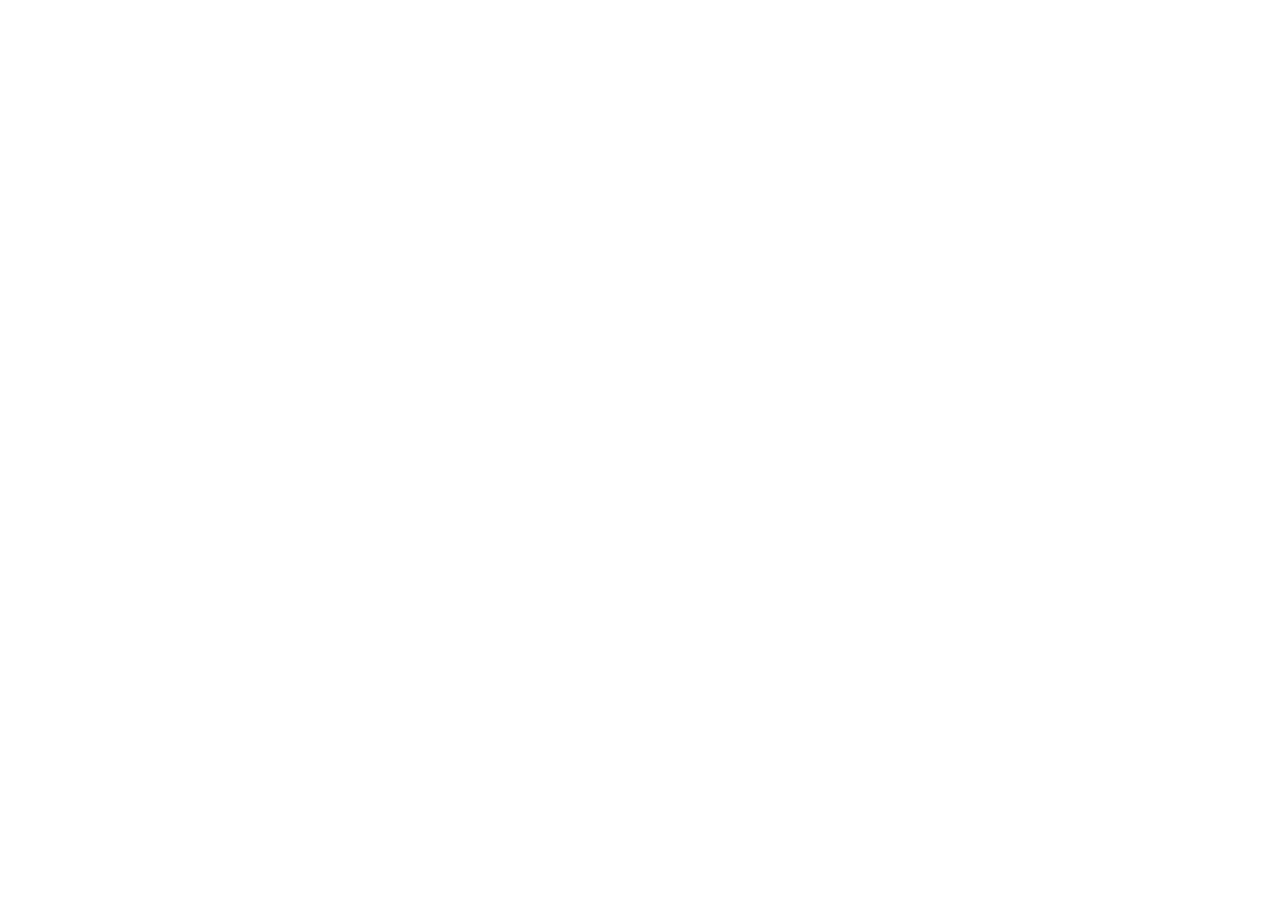
==== kinus-5787/index.html @ 5089aae8 "Publish Kinus 5787 mobile study app: index.html" ====
<!DOCTYPE html><html lang="he" dir="rtl"><head><meta charset="utf-8"><meta name="viewport" content="width=device-width,initial-scale=1,viewport-fit=cover"><meta name="theme-color" content="#1b3140"><title>הכנה לכינוס השלוחים תשפ״ז · לימוד בטלפון</title><link rel="stylesheet" href="app.css"><link rel="manifest" href="manifest.webmanifest"></head><body><div id="app"></div><script src="data.js"></script><script src="quiz.js"></script><script src="fulltext.js"></script><script src="app.js"></script></body></html>
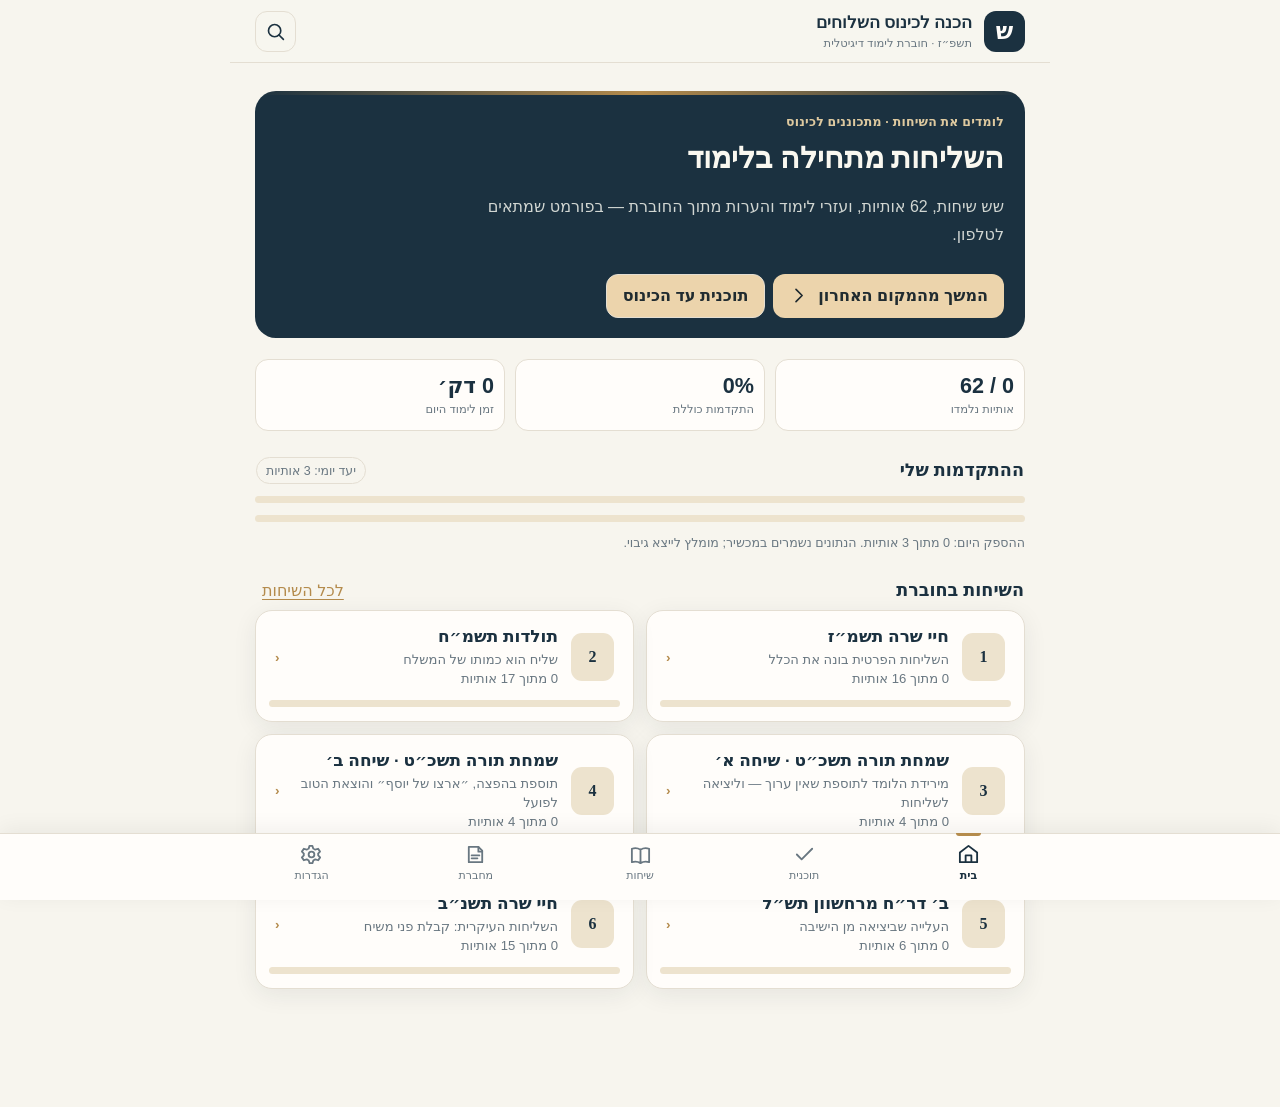
==== commit 143b8ebb: "Load full mobile source images in kinus study app" ====
--- a/kinus-5787/index.html
+++ b/kinus-5787/index.html
@@ -1 +1 @@
-<!DOCTYPE html><html lang="he" dir="rtl"><head><meta charset="utf-8"><meta name="viewport" content="width=device-width,initial-scale=1,viewport-fit=cover"><meta name="theme-color" content="#1b3140"><title>הכנה לכינוס השלוחים תשפ״ז · לימוד בטלפון</title><link rel="stylesheet" href="app.css"><link rel="manifest" href="manifest.webmanifest"></head><body><div id="app"></div><script src="data.js"></script><script src="quiz.js"></script><script src="fulltext.js"></script><script src="app.js"></script></body></html>+<!DOCTYPE html><html lang="he" dir="rtl"><head><meta charset="utf-8"><meta name="viewport" content="width=device-width,initial-scale=1,viewport-fit=cover"><meta name="theme-color" content="#1b3140"><title>הכנה לכינוס השלוחים תשפ״ז · לימוד בטלפון</title><link rel="stylesheet" href="app.css"><link rel="manifest" href="manifest.webmanifest"></head><body><div id="app"></div><script src="data.js"></script><script src="quiz.js"></script><script src="fulltext.js"></script><script src="media_pack_00.js"></script><script src="media_pack_01.js"></script><script src="media_pack_02.js"></script><script src="media_pack_03.js"></script><script src="media_pack_04.js"></script><script src="media_pack_05.js"></script><script src="media_pack_06.js"></script><script src="media_pack_07.js"></script><script src="media_pack_08.js"></script><script src="media_pack_09.js"></script><script src="media_pack_10.js"></script><script src="media_pack_11.js"></script><script src="media_pack_12.js"></script><script src="media_pack_13.js"></script><script src="media_pack_14.js"></script><script src="media_pack_15.js"></script><script src="media_pack_16.js"></script><script src="media_pack_17.js"></script><script src="media_pack_18.js"></script><script src="app.js"></script></body></html>
--- a/kinus-5787/app.css
+++ b/kinus-5787/app.css
@@ -0,0 +1,31 @@
+:root{--bg:#f7f5ee;--paper:#fffdfa;--ink:#1b3140;--muted:#697781;--gold:#b48b4c;--gold-soft:#ede3ce;--border:#e4ded2;--shadow:0 6px 24px rgba(22,45,58,.075);--fs:1;--safe-bottom:env(safe-area-inset-bottom,0px)}
+*{box-sizing:border-box}html{font-family:Arial,'Noto Sans Hebrew',system-ui,sans-serif;font-size:calc(16px * var(--fs));scroll-behavior:smooth}body{margin:0;background:var(--bg);color:var(--ink);direction:rtl;text-align:right}body.dark{--bg:#111c25;--paper:#1d2c37;--ink:#f1f3ef;--muted:#a8b7bb;--gold:#d0ac6f;--gold-soft:#373629;--border:#394750;--shadow:none}button,input,select,textarea{font:inherit;color:inherit}button{cursor:pointer;border:0;background:none}a{color:inherit}button:focus-visible,a:focus-visible,input:focus-visible,textarea:focus-visible{outline:3px solid #2b92b9;outline-offset:3px}.app{max-width:820px;margin:0 auto;padding:0 16px 110px}.top{position:sticky;z-index:40;top:0;background:color-mix(in srgb,var(--bg),white 6%);border-bottom:1px solid var(--border);margin:0 -16px;padding:11px 16px 10px;display:flex;align-items:center;gap:12px;backdrop-filter:blur(10px)}.logo{width:41px;height:41px;border-radius:12px;background:var(--ink);color:var(--paper);display:grid;place-items:center;font-size:23px;font-weight:700;flex-shrink:0}.brand{min-width:0;flex:1}.brand strong{display:block;font-family:Georgia,'Noto Serif Hebrew',serif;font-size:1.06rem}.brand small{font-size:.72rem;color:var(--muted)}.header-action{border:1px solid var(--border);border-radius:12px;padding:9px;display:grid;place-items:center}.header-action svg,.svg-icon{width:21px;height:21px;stroke:currentColor;stroke-width:1.9;fill:none;stroke-linecap:round;stroke-linejoin:round}.nav{position:fixed;bottom:0;left:0;right:0;z-index:60;display:flex;justify-content:center;background:var(--paper);border-top:1px solid var(--border);padding-bottom:var(--safe-bottom);box-shadow:0 -4px 22px rgba(0,0,0,.06)}.nav-inner{display:grid;grid-template-columns:repeat(4,1fr);max-width:820px;width:100%}.nav button{padding:10px 4px;display:flex;align-items:center;flex-direction:column;gap:3px;min-height:66px;font-size:.75rem;color:var(--muted)}.nav button.active{color:var(--ink);font-weight:700}.nav button.active:before{content:'';height:3px;width:25px;border-radius:0 0 7px 7px;background:var(--gold);position:absolute;bottom:calc(64px + var(--safe-bottom))}.nav .svg-icon{width:23px;height:23px}.page{padding:20px 0 8px}.eyebrow{font-size:.78rem;color:var(--gold);font-weight:700;letter-spacing:.2px;margin:0 0 5px}.bigtitle{font-family:Georgia,'Noto Serif Hebrew',serif;font-size:clamp(1.65rem,6vw,2.3rem);line-height:1.25;margin:0 0 12px}.muted{color:var(--muted)}.small{font-size:.8rem}.card{background:var(--paper);border:1px solid var(--border);box-shadow:var(--shadow);border-radius:17px;padding:17px;margin:13px 0}.hero{background:var(--ink);color:#faf8f0;border-radius:21px;padding:23px 21px 20px;margin:8px 0 21px;position:relative;overflow:hidden}.hero:before{content:'';position:absolute;inset:0 0 auto 0;height:4px;background:linear-gradient(90deg,transparent,var(--gold),transparent)}.hero h1{font-family:Georgia,'Noto Serif Hebrew',serif;font-size:1.85rem;line-height:1.3;margin:10px 0 7px}.hero p{line-height:1.7;color:#d1d6d2;max-width:550px}.hero .eyebrow{color:#dec99f}.row{display:flex;gap:10px;align-items:center}.between{justify-content:space-between}.wrap{flex-wrap:wrap}.grow{flex:1}.btn{background:var(--ink);color:var(--paper);display:inline-flex;justify-content:center;align-items:center;gap:8px;border-radius:12px;padding:11px 16px;min-height:44px;font-weight:700;text-decoration:none}.btn.gold{background:var(--gold);color:#171e23}.btn.light{background:var(--gold-soft);color:var(--ink)}.btn.outline{background:transparent;color:var(--ink);border:1px solid var(--border)}.hero .btn{background:#ecd4ac;color:#202b30}.btn.smallbtn{padding:8px 11px;min-height:38px;font-size:.85rem}.btn:disabled{opacity:.4;cursor:not-allowed}.progressbar{height:7px;border-radius:20px;background:var(--gold-soft);overflow:hidden;margin:12px 0 3px}.progressbar b{display:block;height:100%;background:var(--gold);border-radius:20px;transition:width .2s}.stats{display:grid;grid-template-columns:repeat(3,minmax(0,1fr));gap:10px;margin:12px 0 21px}.stat{border-radius:13px;background:var(--paper);border:1px solid var(--border);padding:13px 10px}.stat strong{font-size:1.35rem;display:block}.stat span{font-size:.72rem;color:var(--muted)}.section-head{margin:26px 1px 9px;display:flex;align-items:center;justify-content:space-between}.section-head h2{margin:0;font-size:1.1rem}.chapter{display:flex;gap:13px;align-items:center;width:100%;text-align:right}.chapter-num{width:43px;height:48px;border-radius:11px;background:var(--gold-soft);color:var(--ink);display:grid;place-items:center;font-family:Georgia,serif;font-weight:bold;flex-shrink:0}.chapter-main{flex:1;min-width:0}.chapter-main strong{display:block;font-size:1.06rem;margin-bottom:3px}.chapter-main p{color:var(--muted);line-height:1.45;font-size:.82rem;margin:0}.chapter-end{font-weight:bold;color:var(--gold);font-size:.85rem}.chapter-card{padding:14px 13px;margin:9px 0}.chapter-card .progressbar{margin:11px 0 0}.badge{border:1px solid var(--border);padding:5px 9px;border-radius:30px;color:var(--muted);font-size:.78rem;display:inline-flex;align-items:center;gap:4px}.study-head{background:var(--paper);border:1px solid var(--border);border-radius:18px;padding:18px 16px 12px;margin:10px 0}.study-title{font-size:1.43rem;font-family:Georgia,'Noto Serif Hebrew',serif;line-height:1.35;margin:9px 0}.minor-title{color:var(--gold);font-weight:700;font-size:1.03rem}.split-actions{display:flex;gap:7px;flex-wrap:wrap}.tabs{display:grid;grid-template-columns:repeat(3,1fr);background:var(--gold-soft);padding:5px;border-radius:14px;gap:4px;margin:15px 0}.tabs button{padding:11px 5px;border-radius:10px;font-size:.9rem}.tabs button.active{background:var(--paper);font-weight:700;box-shadow:0 1px 5px rgba(0,0,0,.07)}.reader{background:var(--paper);padding:17px 16px;border-radius:16px;border:1px solid var(--border)}.reader p{line-height:1.95;font-size:1.02rem;white-space:pre-wrap;margin:0 0 15px}.reader h3{font-size:1.03rem;margin:18px 0 10px}.note-block{background:color-mix(in srgb,var(--gold-soft),var(--paper) 55%);border-right:3px solid var(--gold);padding:14px 13px;margin:12px 0;border-radius:7px 0 0 7px}.note-block h4{margin:0 0 7px;font-size:.96rem}.note-block p{font-size:.91rem;line-height:1.75;margin:0}.page-guide{border-radius:12px;background:var(--gold-soft);padding:12px;margin-bottom:10px;line-height:1.55}.source-panel{background:var(--paper);border:1px solid var(--border);padding:12px;border-radius:16px}.source-piece{margin:8px 0 16px}.source-piece strong{display:block;font-size:.8rem;color:var(--muted);margin:0 4px 6px}.source-img{display:block;width:100%;height:auto;border-radius:8px;background:white;box-shadow:0 2px 9px rgba(0,0,0,.12);cursor:zoom-in;touch-action:pan-y}.source-img.full{width:100%}.source-bottom{display:flex;justify-content:space-between;gap:8px;margin:8px 0 2px}.pagination{display:flex;justify-content:space-between;align-items:center;gap:6px;margin:13px 0}.pagination button{flex:1}.form-label{display:block;font-weight:700;font-size:.87rem;margin:14px 0 7px}.field{width:100%;padding:12px 13px;border-radius:11px;border:1px solid var(--border);background:var(--paper);text-align:right;direction:rtl;min-height:45px}.field.area{min-height:118px;line-height:1.75;resize:vertical}.editor{background:var(--gold-soft);border-radius:14px;padding:15px;margin:12px 0}.notebook-entry{padding:13px;border-bottom:1px solid var(--border)}.notebook-entry:last-child{border-bottom:0}.note-preview{white-space:pre-wrap;line-height:1.6;color:var(--muted)}.check-row{display:flex;align-items:center;justify-content:space-between;gap:12px;border:1px solid var(--border);border-radius:12px;padding:12px;margin:12px 0}.check-row input{width:19px;height:19px;accent-color:var(--gold)}.tinyhelp{font-size:.79rem;color:var(--muted);line-height:1.55}.modal-bg{position:fixed;z-index:100;inset:0;background:rgba(8,20,29,.78);display:flex;flex-direction:column;justify-content:center;align-items:center;padding:14px}.modal-inner{max-width:100%;max-height:91vh;overflow:auto;background:var(--paper);border-radius:14px;padding:12px;width:min(650px,100%)}.modal-inner img{max-width:none;width:100%;transform-origin:top center;display:block;margin:auto}.modal-actions{display:flex;gap:8px;margin-bottom:10px;align-items:center}.zoom-area{max-height:75vh;overflow:auto;touch-action:pan-x pan-y}.search-result{border-bottom:1px solid var(--border);padding:13px 4px}.search-result strong{display:block;margin:4px 0}.search-result p{font-size:.81rem;color:var(--muted);margin:3px 0}.callout{background:var(--gold-soft);padding:12px;border-radius:11px;line-height:1.65;font-size:.89rem}.toast{position:fixed;bottom:calc(83px + var(--safe-bottom));left:50%;transform:translateX(-50%);background:var(--ink);color:var(--paper);border-radius:12px;padding:10px 16px;z-index:110;box-shadow:var(--shadow);font-size:.85rem;white-space:nowrap}.empty{padding:35px 15px;text-align:center;color:var(--muted)}.divider{border:none;border-top:1px solid var(--border);margin:17px 0}.link{color:var(--gold);text-decoration:underline;text-underline-offset:3px}.dot{width:7px;height:7px;border-radius:50%;background:var(--gold);display:inline-block}.study-actions{display:grid;grid-template-columns:1fr 1fr;gap:9px}.spacer{height:12px}@media(min-width:700px){.app{padding-left:25px;padding-right:25px}.top{margin:0 -25px;padding-left:25px;padding-right:25px}.reader{padding:23px 26px}.cards-grid{display:grid;grid-template-columns:1fr 1fr;gap:12px}.cards-grid .card{margin:0}}
+/* Upgrade 5787: daily plan, quiz, natural-reading excerpts and voice notebook */
+.nav-inner{display:grid;grid-template-columns:repeat(5,minmax(0,1fr));gap:1px}
+.nav-inner button{min-width:0;font-size:.69rem;padding:9px 2px}
+.tabs{grid-template-columns:repeat(4,minmax(0,1fr))}
+.tabs button{font-size:.78rem;padding:10px 2px}
+.plan-day h2{font-family:inherit;font-size:1.13rem;margin:0 0 7px}
+.plan-item{display:flex;width:100%;gap:12px;align-items:center;min-height:68px;text-align:right;border-top:1px solid var(--border);padding:10px 1px}
+.plan-item>span:nth-child(2){display:block;flex:1;min-width:0}
+.plan-item strong{font-size:.89rem;display:block}
+.plan-item small{font-size:.77rem;color:var(--muted);display:block;line-height:1.35;margin-top:2px}
+.plan-circle{display:flex;flex-shrink:0;align-items:center;justify-content:center;border-radius:50%;background:var(--gold-soft);color:var(--gold);height:38px;width:38px;font-size:1.05rem;font-weight:750}
+.quiz-card{padding:23px 18px}
+.quiz-card h2{font-size:1.3rem;line-height:1.5;margin:18px 0}
+.quiz-options{display:grid;gap:10px;margin:14px 0 20px}
+.quiz-option{background:var(--paper);color:var(--ink);border:1px solid var(--border);border-radius:12px;padding:15px 13px;text-align:right;line-height:1.5}
+.quiz-option.selected{border-color:var(--gold);background:var(--gold-soft)}
+.quiz-option.right{border-color:#35936c;background:color-mix(in srgb, #35936c 10%, var(--paper))}
+.quiz-feedback{background:var(--gold-soft);padding:13px 15px;border-radius:12px;margin-bottom:20px;line-height:1.6}
+.quiz-feedback p{margin:8px 0 0}
+.quiz-score{font-size:3.5rem;font-weight:900;text-align:center;margin:14px 0 24px;color:var(--gold)}
+.source-text p{font-size:calc(1.12rem * var(--fs, 1));line-height:2.04;margin:0 0 1.1em}
+.source-text .tinyhelp{font-size:.85rem;line-height:1.7;background:var(--gold-soft);border-radius:12px;padding:10px 12px}
+.voice-notes{border-top:1px solid var(--border);margin-top:25px;padding-top:12px}
+.voice-items{margin-top:14px}
+.voice-item{border:1px solid var(--border);border-radius:12px;padding:10px;margin-bottom:8px;display:flex;flex-direction:column;gap:6px}
+.voice-item>span{font-size:.81rem;color:var(--muted)}
+.voice-item .row{flex-wrap:wrap;gap:6px}
+.audio-slot:empty{display:none}
+@media(max-width:360px){.top .brand small{font-size:.66rem}.nav-inner button{font-size:.64rem}.tabs button{font-size:.7rem}}
